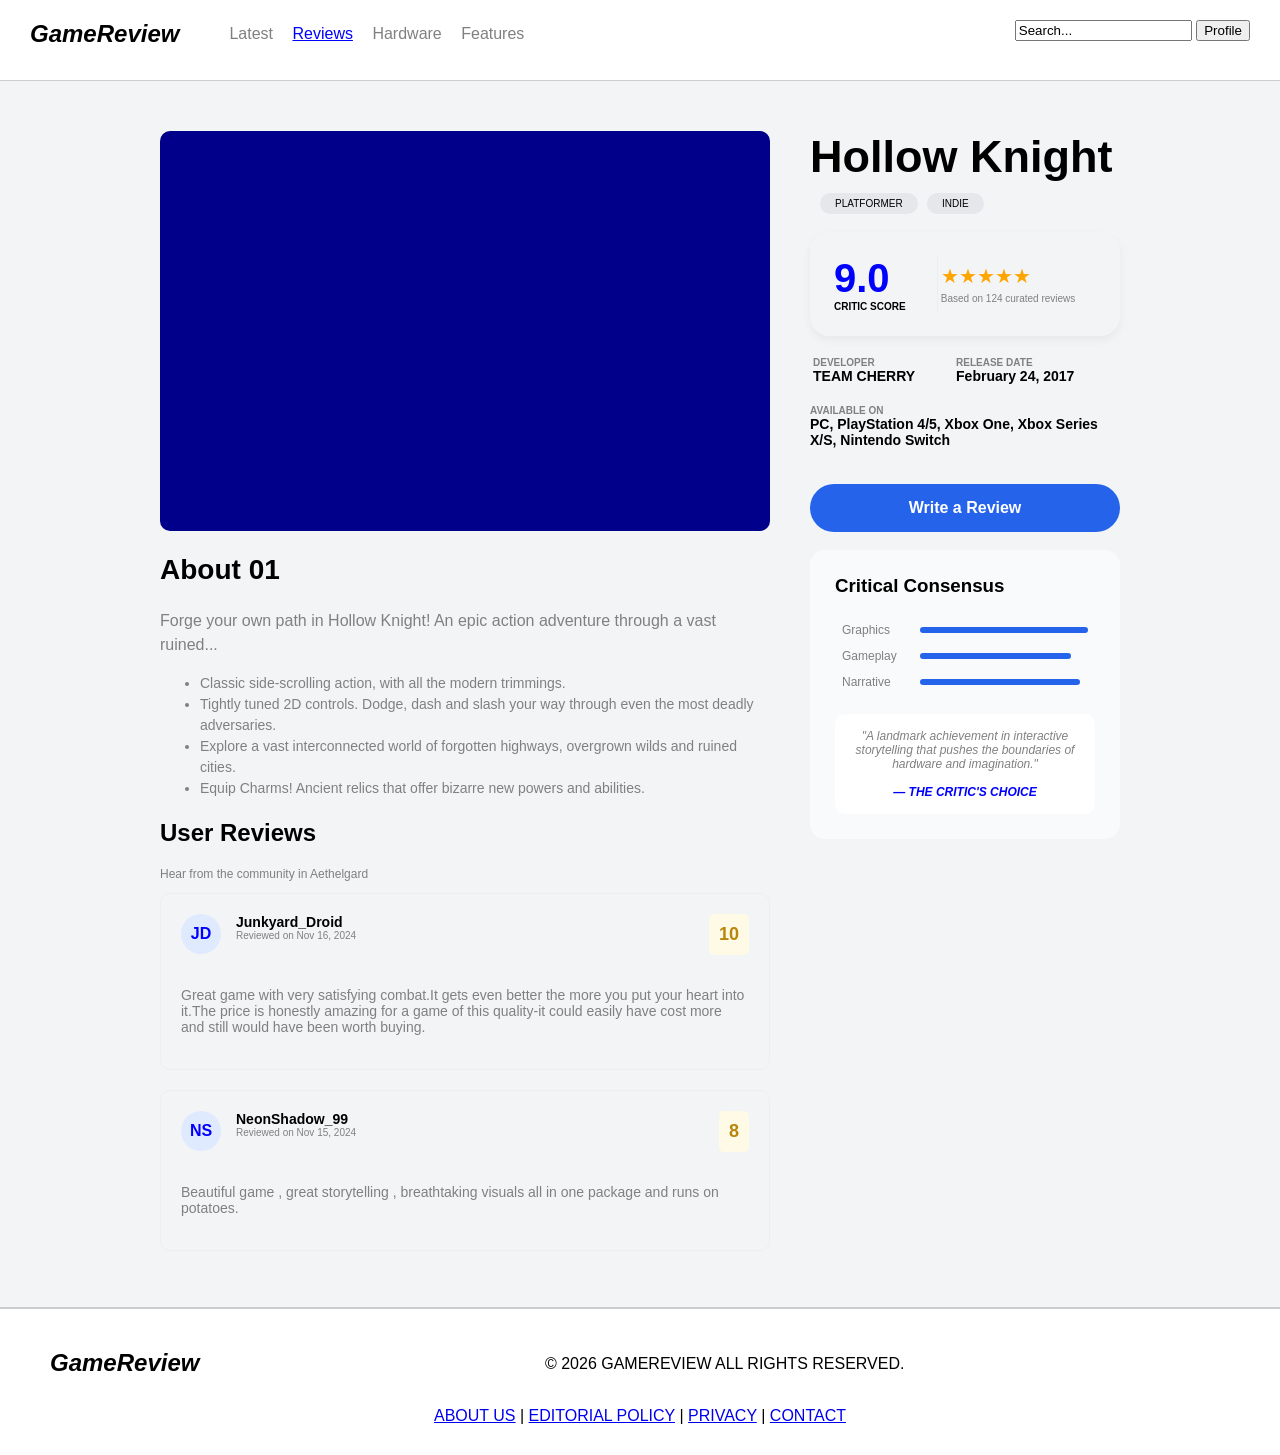
==== gamepage.html @ 3466a2eb "Website Prototype" ====
<html>
<head>
    <title>Game Review Page</title>
    <link rel="stylesheet" href="style.css">
</head>
<body margin="0">
    <div id="top-bar">
        <div class="logo-text">GameReview</div>
        <div id="links">
            <a href="index.html">Latest</a>
            <a href="#" style="color: blue; text-decoration: underline;">Reviews</a>
            <a href="#">Hardware</a>
            <a href="#">Features</a>
        </div>
        <div id="search-box">
            <input type="text" value="Search...">
            <button>Profile</button>
        </div>
    </div>

    <center>
        <div id="main-area" style="text-align: left; width: 1000px;">
            <!-- using a table for layout because floats are hard -->
            <table width="100%" border="0" cellpadding="20" cellspacing="0">
                <tr>
                    <td width="65%" valign="top">
                        <div id="game-img" style="height: 400px; background-color: darkblue; border-radius: 10px;">
                            <!-- image goes here -->
                        </div>
                        
                        <h2 style="font-size: 28px;">About 01</h2>
                        <p id="game-desc" style="color: grey; line-height: 1.5;">
                            Forge your own path in Hollow Knight! An epic action adventure through a vast ruined kingdom of insects and heroes. Explore twisting caverns, battle tainted creatures and befriend bizarre bugs.
                        </p>
                        <ul style="color: grey; line-height: 1.5; font-size: 14px;">
                            <li>Classic side-scrolling action, with all the modern trimmings.</li>
                            <li>Tightly tuned 2D controls. Dodge, dash and slash your way through even the most deadly adversaries.</li>
                            <li>Explore a vast interconnected world of forgotten highways, overgrown wilds and ruined cities.</li>
                            <li>Equip Charms! Ancient relics that offer bizarre new powers and abilities.</li>
                        </ul>

                        <h2>User Reviews</h2>
                        <p style="font-size: 12px; color: grey;">Hear from the community in Aethelgard</p>
                        
                        <div style="border: 1px solid #eee; padding: 20px; margin-bottom: 20px; border-radius: 10px;">
                            <div style="float: left; width: 40px; height: 40px; background-color: #e0eaff; color: blue; text-align: center; line-height: 40px; border-radius: 20px; font-weight: bold;">JD</div>
                            <div style="float: left; margin-left: 15px;">
                                <b style="font-size: 14px;">Junkyard_Droid</b><br>
                                <span style="font-size: 10px; color: grey;">Reviewed on Nov 16, 2024</span>
                            </div>
                            <div style="float: right; background-color: #fffae6; color: #b8860b; padding: 10px; font-weight: bold; font-size: 18px; border-radius: 5px;">10</div>
                            <div style="clear: both;"></div>
                            <br>
                            <p style="color: grey; font-size: 14px;">Great game with very satisfying combat.It gets even better the more you put your heart into it.The price is honestly amazing for a game of this quality-it could easily have cost more and still would have been worth buying.</p>
                        </div>

                        <div style="border: 1px solid #eee; padding: 20px; border-radius: 10px;">
                            <div style="float: left; width: 40px; height: 40px; background-color: #e0eaff; color: blue; text-align: center; line-height: 40px; border-radius: 20px; font-weight: bold;">NS</div>
                            <div style="float: left; margin-left: 15px;">
                                <b style="font-size: 14px;">NeonShadow_99</b><br>
                                <span style="font-size: 10px; color: grey;">Reviewed on Nov 15, 2024</span>
                            </div>
                            <div style="float: right; background-color: #fffae6; color: #b8860b; padding: 10px; font-weight: bold; font-size: 18px; border-radius: 5px;">8</div>
                            <div style="clear: both;"></div>
                            <br>
                            <p style="color: grey; font-size: 14px;">Beautiful game , great storytelling , breathtaking visuals all in one package and runs on potatoes.</p>
                        </div>
                    </td>

                    <td width="35%" valign="top">
                        <h1 id="game-title" style="font-size: 45px; margin-bottom: 10px; margin-top: 0;">Hollow Knight</h1>
                        
                        <div class="genre-tag" id="game-type" style="float: none; display: inline-block; margin-top: 0; background-color: #e5e7eb; color: black; border-radius: 20px; padding: 5px 15px;">PLATFORMER</div>
                        <div class="genre-tag" style="float: none; display: inline-block; margin-top: 0; background-color: #e5e7eb; color: black; border-radius: 20px; padding: 5px 15px; margin-left: 5px;">INDIE</div>
                        
                        <br><br>
                        
                        <div style="border: 1px solid #f3f4f6; border-radius: 20px; padding: 20px; text-align: center; box-shadow: 0px 4px 10px rgba(0,0,0,0.05);">
                            <table width="100%">
                                <tr>
                                    <td width="40%" style="border-right: 1px solid #eee;">
                                        <h1 style="color: blue; font-size: 40px; margin: 0;" id="game-score">9.4</h1>
                                        <b style="font-size: 10px;">CRITIC SCORE</b>
                                    </td>
                                    <td width="60%">
                                        <span style="color: orange; font-size: 20px;">★★★★★</span>
                                        <p style="font-size: 10px; color: grey; margin-top: 5px;">Based on 124 curated reviews</p>
                                    </td>
                                </tr>
                            </table>
                        </div>

                        <br>
                        <table width="100%">
                            <tr>
                                <td>
                                    <span class="dev-name">DEVELOPER</span><br>
                                    <b id="game-dev" style="font-size: 14px;">Team Cherry</b>
                                </td>
                                <td>
                                    <span class="dev-name">RELEASE DATE</span><br>
                                    <b style="font-size: 14px;">February 24, 2017</b>
                                </td>
                            </tr>
                        </table>

                        <br>
                        <span class="dev-name">AVAILABLE ON</span><br>
                        <b style="font-size: 14px;">PC, PlayStation 4/5, Xbox One, Xbox Series X/S, Nintendo Switch</b>

                        <br><br><br>
                        <button id="write-review-btn" style="background-color: #2563eb; color: white; padding: 15px; width: 100%; border: none; font-weight: bold; border-radius: 30px; font-size: 16px; cursor: pointer;">Write a Review</button>

                        <br><br>
                        <div style="background-color: #f9fafb; padding: 25px; border-radius: 15px;">
                            <h3 style="margin-top: 0;">Critical Consensus</h3>
                            
                            <table width="100%" cellpadding="5">
                                <tr>
                                    <td width="30%" style="font-size: 12px; color: grey;">Graphics</td>
                                    <td width="70%"><div style="background-color: #2563eb; height: 6px; width: 100%; border-radius: 3px;"></div></td>
                                </tr>
                                <tr>
                                    <td style="font-size: 12px; color: grey;">Gameplay</td>
                                    <td><div style="background-color: #2563eb; height: 6px; width: 90%; border-radius: 3px;"></div></td>
                                </tr>
                                <tr>
                                    <td style="font-size: 12px; color: grey;">Narrative</td>
                                    <td><div style="background-color: #2563eb; height: 6px; width: 95%; border-radius: 3px;"></div></td>
                                </tr>
                            </table>

                            <br>
                            <div style="background-color: white; padding: 15px; border-radius: 10px; font-size: 12px; font-style: italic; color: grey; text-align: center;">
                                "A landmark achievement in interactive storytelling that pushes the boundaries of hardware and imagination."<br><br>
                                <b style="color: blue; text-transform: uppercase;">— THE CRITIC'S CHOICE</b>
                            </div>
                        </div>

                    </td>
                </tr>
            </table>
        </div>
    </center>

    <br><br>
    
    <div id="bottom-footer">
        <div class="logo-text">GameReview</div>
        <p>© 2026 GAMEREVIEW ALL RIGHTS RESERVED.</p>
        <br>
        <a href="#">ABOUT US</a> | 
        <a href="#">EDITORIAL POLICY</a> | 
        <a href="#">PRIVACY</a> | 
        <a href="#">CONTACT</a>
    </div>

    <!-- js file -->
    <script src="gamepage.js"></script>
</body>
</html>
---- style.css ----
body {
    background-color: #f3f4f6;
    font-family: Arial, sans-serif;
    margin: 0px;
    padding: 0px;
}

#top-bar {
    background-color: white;
    height: 60px;
    padding: 10px;
    border-bottom: 1px solid #ccc;
}

.logo-text {
    font-size: 24px;
    font-weight: bold;
    font-style: italic;
    float: left;
    margin-left: 20px;
    margin-top: 10px;
}

#links {
    float: left;
    margin-left: 50px;
    margin-top: 15px;
}

#links a {
    text-decoration: none;
    color: grey;
    margin-right: 15px;
}

#search-box {
    float: right;
    margin-right: 20px;
    margin-top: 10px;
}

#main-area {
    width: 900px;
    text-align: left;
    margin-top: 30px;
}

#headings h1 {
    font-size: 32px;
    margin-bottom: 0px;
}

#headings p {
    color: grey;
    margin-top: 5px;
}

.card {
    background-color: white;
    width: 280px;
    height: 400px;
    display: inline-block;
    vertical-align: top;
    margin-right: 10px;
    margin-bottom: 20px;
    border-radius: 10px;
    border: 1px solid #ddd;
}

.card-top {
    height: 150px;
    width: 100%;
}

.review-score {
    background-color: white;
    padding: 5px;
    float: right;
    margin: 10px;
    border-radius: 5px;
    font-weight: bold;
}

.genre-tag {
    background-color: black;
    color: white;
    padding: 5px;
    font-size: 10px;
    float: left;
    margin-top: 110px;
    margin-left: 10px;
}

.info {
    padding: 15px;
}

.info h3 {
    margin-top: 0px;
    font-size: 20px;
}

.info p {
    font-size: 14px;
    color: grey;
}

.bot-info {
    padding: 10px;
    border-top: 1px solid #eee;
}

.dev-name {
    color: grey;
    font-size: 10px;
    font-weight: bold;
}

.read-btn {
    color: blue;
    float: right;
    text-decoration: none;
    font-weight: bold;
}

#bottom-footer {
    background-color: white;
    padding: 30px;
    text-align: center;
    border-top: 2px solid #ccc;
}
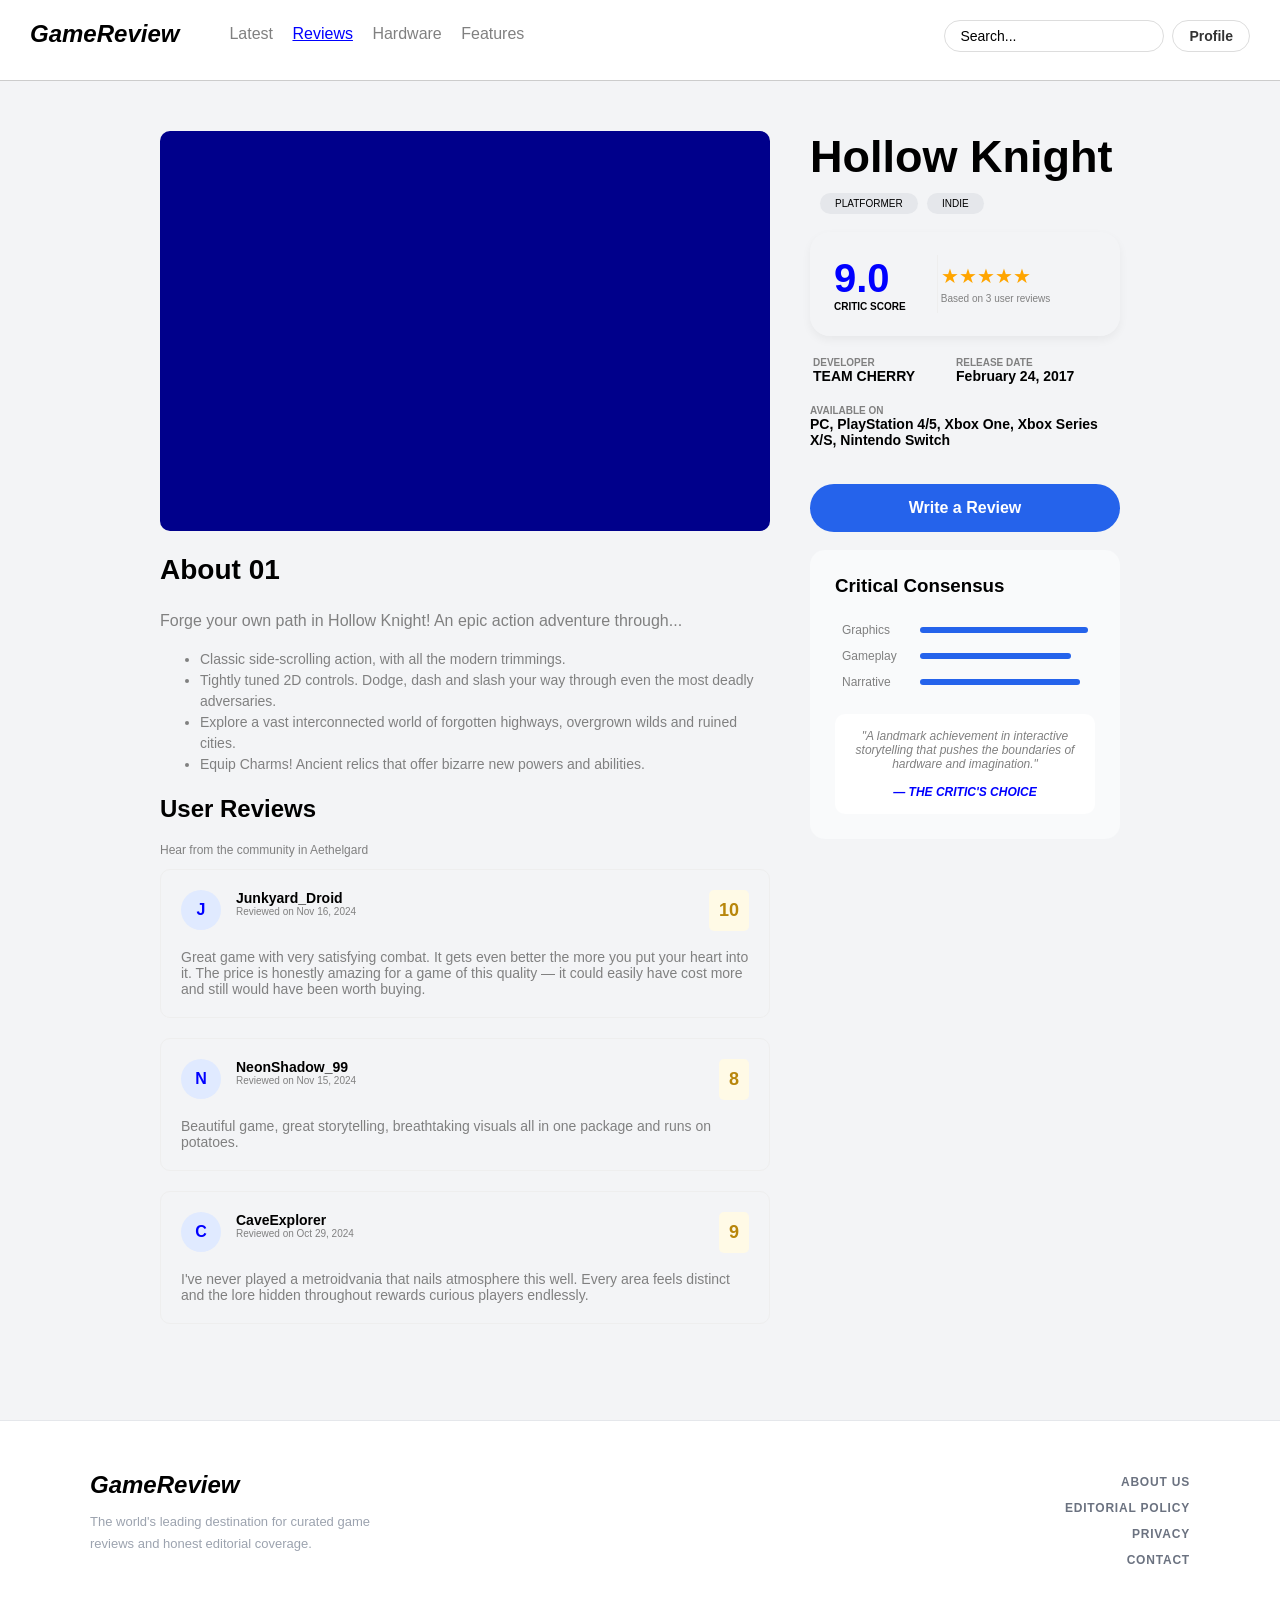
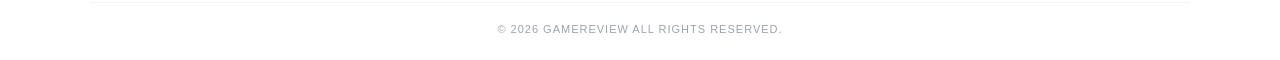
==== commit 7a4f9006: "dokończenie strony" ====
--- a/gamepage.html
+++ b/gamepage.html
@@ -41,30 +41,7 @@
 
                         <h2>User Reviews</h2>
                         <p style="font-size: 12px; color: grey;">Hear from the community in Aethelgard</p>
-                        
-                        <div style="border: 1px solid #eee; padding: 20px; margin-bottom: 20px; border-radius: 10px;">
-                            <div style="float: left; width: 40px; height: 40px; background-color: #e0eaff; color: blue; text-align: center; line-height: 40px; border-radius: 20px; font-weight: bold;">JD</div>
-                            <div style="float: left; margin-left: 15px;">
-                                <b style="font-size: 14px;">Junkyard_Droid</b><br>
-                                <span style="font-size: 10px; color: grey;">Reviewed on Nov 16, 2024</span>
-                            </div>
-                            <div style="float: right; background-color: #fffae6; color: #b8860b; padding: 10px; font-weight: bold; font-size: 18px; border-radius: 5px;">10</div>
-                            <div style="clear: both;"></div>
-                            <br>
-                            <p style="color: grey; font-size: 14px;">Great game with very satisfying combat.It gets even better the more you put your heart into it.The price is honestly amazing for a game of this quality-it could easily have cost more and still would have been worth buying.</p>
-                        </div>
-
-                        <div style="border: 1px solid #eee; padding: 20px; border-radius: 10px;">
-                            <div style="float: left; width: 40px; height: 40px; background-color: #e0eaff; color: blue; text-align: center; line-height: 40px; border-radius: 20px; font-weight: bold;">NS</div>
-                            <div style="float: left; margin-left: 15px;">
-                                <b style="font-size: 14px;">NeonShadow_99</b><br>
-                                <span style="font-size: 10px; color: grey;">Reviewed on Nov 15, 2024</span>
-                            </div>
-                            <div style="float: right; background-color: #fffae6; color: #b8860b; padding: 10px; font-weight: bold; font-size: 18px; border-radius: 5px;">8</div>
-                            <div style="clear: both;"></div>
-                            <br>
-                            <p style="color: grey; font-size: 14px;">Beautiful game , great storytelling , breathtaking visuals all in one package and runs on potatoes.</p>
-                        </div>
+                        <div id="user-reviews-list"></div>
                     </td>
 
                     <td width="35%" valign="top">
@@ -83,8 +60,8 @@
                                         <b style="font-size: 10px;">CRITIC SCORE</b>
                                     </td>
                                     <td width="60%">
-                                        <span style="color: orange; font-size: 20px;">★★★★★</span>
-                                        <p style="font-size: 10px; color: grey; margin-top: 5px;">Based on 124 curated reviews</p>
+                                        <span id="game-stars" style="color: orange; font-size: 20px;">★★★★★</span>
+                                        <p id="review-count" style="font-size: 10px; color: grey; margin-top: 5px;">Based on 0 reviews</p>
                                     </td>
                                 </tr>
                             </table>
@@ -146,13 +123,21 @@
     <br><br>
     
     <div id="bottom-footer">
-        <div class="logo-text">GameReview</div>
-        <p>© 2026 GAMEREVIEW ALL RIGHTS RESERVED.</p>
-        <br>
-        <a href="#">ABOUT US</a> | 
-        <a href="#">EDITORIAL POLICY</a> | 
-        <a href="#">PRIVACY</a> | 
-        <a href="#">CONTACT</a>
+        <div id="footer-main">
+            <div id="footer-brand">
+                <div class="logo-text">GameReview</div>
+                <p>The world's leading destination for curated game reviews and honest editorial coverage.</p>
+            </div>
+            <nav id="footer-links">
+                <a href="about.html">About Us</a>
+                <a href="editorial.html">Editorial Policy</a>
+                <a href="privacy.html">Privacy</a>
+                <a href="contact.html">Contact</a>
+            </nav>
+        </div>
+        <div id="footer-bottom">
+            <p>© 2026 GAMEREVIEW ALL RIGHTS RESERVED.</p>
+        </div>
     </div>
 
     <!-- js file -->
--- a/style.css
+++ b/style.css
@@ -37,6 +37,39 @@
     float: right;
     margin-right: 20px;
     margin-top: 10px;
+    display: flex;
+    align-items: center;
+    gap: 8px;
+}
+
+#search-box input {
+    width: 220px;
+    padding: 7px 15px;
+    border: 1px solid #ddd;
+    border-radius: 20px;
+    font-size: 14px;
+    outline: none;
+    transition: border-color 0.2s;
+}
+
+#search-box input:focus {
+    border-color: #2563eb;
+}
+
+#search-box button {
+    padding: 7px 16px;
+    border: 1px solid #ddd;
+    border-radius: 20px;
+    background-color: white;
+    color: #333;
+    font-size: 14px;
+    cursor: pointer;
+    font-weight: bold;
+    transition: background-color 0.2s;
+}
+
+#search-box button:hover {
+    background-color: #f3f4f6;
 }
 
 #main-area {
@@ -58,13 +91,14 @@
 .card {
     background-color: white;
     width: 280px;
-    height: 400px;
-    display: inline-block;
+    display: inline-flex;
+    flex-direction: column;
     vertical-align: top;
     margin-right: 10px;
     margin-bottom: 20px;
     border-radius: 10px;
     border: 1px solid #ddd;
+    overflow: hidden;
 }
 
 .card-top {
@@ -93,6 +127,7 @@
 
 .info {
     padding: 15px;
+    flex: 1;
 }
 
 .info h3 {
@@ -125,7 +160,65 @@
 
 #bottom-footer {
     background-color: white;
-    padding: 30px;
+    border-top: 1px solid #e5e7eb;
+    padding: 50px 60px 25px;
+    margin-top: 40px;
+}
+
+#footer-main {
+    display: flex;
+    justify-content: space-between;
+    align-items: flex-start;
+    max-width: 1100px;
+    margin: 0 auto 35px auto;
+}
+
+#footer-brand .logo-text {
+    float: none;
+    margin: 0 0 12px 0;
+}
+
+#footer-brand p {
+    color: #9ca3af;
+    font-size: 13px;
+    max-width: 280px;
+    margin: 0;
+    line-height: 1.7;
+}
+
+#footer-links {
+    display: flex;
+    flex-direction: column;
+    align-items: flex-end;
+    gap: 12px;
+    padding-top: 4px;
+}
+
+#footer-links a {
+    color: #6b7280;
+    text-decoration: none;
+    font-size: 12px;
+    font-weight: bold;
+    text-transform: uppercase;
+    letter-spacing: 0.8px;
+    transition: color 0.15s;
+}
+
+#footer-links a:hover {
+    color: #2563eb;
+}
+
+#footer-bottom {
+    border-top: 1px solid #f3f4f6;
+    padding-top: 20px;
     text-align: center;
-    border-top: 2px solid #ccc;
+    max-width: 1100px;
+    margin: 0 auto;
+}
+
+#footer-bottom p {
+    color: #9ca3af;
+    font-size: 11px;
+    margin: 0;
+    letter-spacing: 1px;
 }
